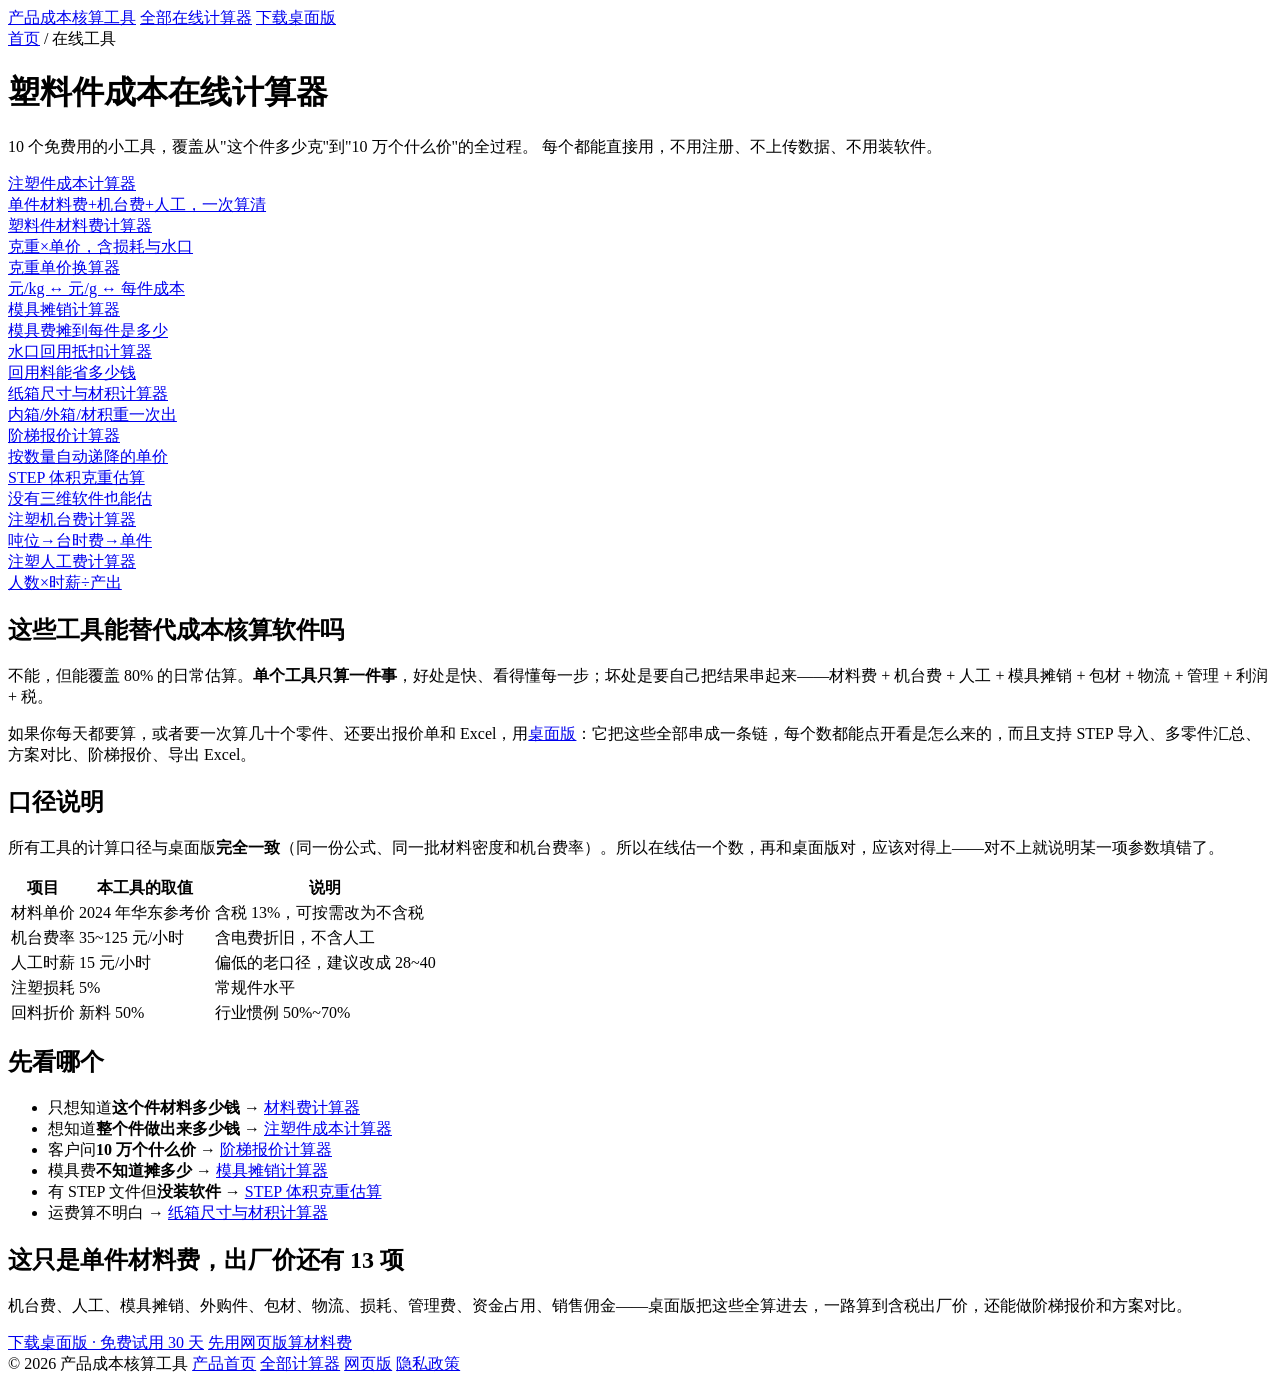
==== tools/index.html @ 44979a87 "新增 10 个在线计算器（SEO 工具页）+ 落地页入口 · tools/index.html" ====
<!DOCTYPE html>
<html lang="zh-CN">
<head>
<meta charset="utf-8">
<meta name="viewport" content="width=device-width, initial-scale=1">
<title>塑料件成本在线计算器合集 · 10 个免费用</title>
<meta name="description" content="10 个塑料件成本在线计算器：注塑件成本、材料费、克重单价、模具摊销、水口回用、纸箱尺寸、阶梯报价、STEP 体积、机台费、人工费。免费，无需注册。">
<meta name="keywords" content="塑料件成本计算器,注塑成本在线计算,材料费计算器,模具摊销,阶梯报价">
<link rel="canonical" href="https://product-cost-calculator.pages.dev/tools/">
<meta property="og:title" content="塑料件成本在线计算器合集 · 10 个免费用">
<meta property="og:description" content="10 个塑料件成本在线计算器：注塑件成本、材料费、克重单价、模具摊销、水口回用、纸箱尺寸、阶梯报价、STEP 体积、机台费、人工费。免费，无需注册。">
<meta property="og:type" content="website">
<meta property="og:url" content="https://product-cost-calculator.pages.dev/tools/">
<meta property="og:site_name" content="产品成本核算工具">
<meta name="twitter:card" content="summary">
<meta name="theme-color" content="#08182A">
<link rel="icon" href="../favicon.svg" type="image/svg+xml">
<link rel="stylesheet" href="./tools.css">
<script type="application/ld+json">
{
  "@context": "https://schema.org",
  "@type": "WebApplication",
  "name": "塑料件成本在线计算器合集",
  "url": "https://product-cost-calculator.pages.dev/tools/",
  "applicationCategory": "BusinessApplication",
  "operatingSystem": "Any",
  "offers": { "@type": "Offer", "price": "0", "priceCurrency": "CNY" },
  "description": "10 个塑料件成本在线计算器：注塑件成本、材料费、克重单价、模具摊销、水口回用、纸箱尺寸、阶梯报价、STEP 体积、机台费、人工费。免费，无需注册。",
  "isPartOf": { "@type": "WebSite", "name": "产品成本核算工具", "url": "https://product-cost-calculator.pages.dev/" }
}
</script>
</head>
<body>

<header class="top">
  <div class="top-in">
    <a class="brand" href="../"><span class="brand-mark" aria-hidden="true"></span>产品成本核算工具</a>
    <span class="top-sp"></span>
    <a class="top-link" href="./">全部在线计算器</a>
    <a class="top-cta" href="../">下载桌面版</a>
  </div>
</header>

<main class="wrap">
  <div class="head">
    <nav class="crumb"><a href="../">首页</a> / 在线工具</nav>
    <h1>塑料件成本在线计算器</h1>
    <p class="lead">10 个免费用的小工具，覆盖从"这个件多少克"到"10 万个什么价"的全过程。
    每个都能直接用，不用注册、不上传数据、不用装软件。</p>
  </div>

  <div class="tools-grid">
<a class="tool-card" href="./injection-cost.html"><div class="tool-t">注塑件成本计算器</div><div class="tool-d">单件材料费+机台费+人工，一次算清</div></a><a class="tool-card" href="./material-cost.html"><div class="tool-t">塑料件材料费计算器</div><div class="tool-d">克重×单价，含损耗与水口</div></a><a class="tool-card" href="./weight-price.html"><div class="tool-t">克重单价换算器</div><div class="tool-d">元/kg ↔ 元/g ↔ 每件成本</div></a><a class="tool-card" href="./mold-amortization.html"><div class="tool-t">模具摊销计算器</div><div class="tool-d">模具费摊到每件是多少</div></a><a class="tool-card" href="./regrind.html"><div class="tool-t">水口回用抵扣计算器</div><div class="tool-d">回用料能省多少钱</div></a><a class="tool-card" href="./carton-size.html"><div class="tool-t">纸箱尺寸与材积计算器</div><div class="tool-d">内箱/外箱/材积重一次出</div></a><a class="tool-card" href="./tier-pricing.html"><div class="tool-t">阶梯报价计算器</div><div class="tool-d">按数量自动递降的单价</div></a><a class="tool-card" href="./step-weight.html"><div class="tool-t">STEP 体积克重估算</div><div class="tool-d">没有三维软件也能估</div></a><a class="tool-card" href="./machine-rate.html"><div class="tool-t">注塑机台费计算器</div><div class="tool-d">吨位→台时费→单件</div></a><a class="tool-card" href="./labor-cost.html"><div class="tool-t">注塑人工费计算器</div><div class="tool-d">人数×时薪÷产出</div></a>
  </div>

  <article class="doc">
    <h2>这些工具能替代成本核算软件吗</h2>
    <p>不能，但能覆盖 80% 的日常估算。<strong>单个工具只算一件事</strong>，好处是快、看得懂每一步；坏处是要自己把结果串起来——材料费 + 机台费 + 人工 + 模具摊销 + 包材 + 物流 + 管理 + 利润 + 税。</p>
    <p>如果你每天都要算，或者要一次算几十个零件、还要出报价单和 Excel，用<a href="../">桌面版</a>：它把这些全部串成一条链，每个数都能点开看是怎么来的，而且支持 STEP 导入、多零件汇总、方案对比、阶梯报价、导出 Excel。</p>

    <h2>口径说明</h2>
    <p>所有工具的计算口径与桌面版<strong>完全一致</strong>（同一份公式、同一批材料密度和机台费率）。所以在线估一个数，再和桌面版对，应该对得上——对不上就说明某一项参数填错了。</p>
    <div class="tbl-wrap"><table>
    <tr><th>项目</th><th>本工具的取值</th><th>说明</th></tr>
    <tr><td>材料单价</td><td>2024 年华东参考价</td><td>含税 13%，可按需改为不含税</td></tr>
    <tr><td>机台费率</td><td>35~125 元/小时</td><td>含电费折旧，不含人工</td></tr>
    <tr><td>人工时薪</td><td>15 元/小时</td><td>偏低的老口径，建议改成 28~40</td></tr>
    <tr><td>注塑损耗</td><td>5%</td><td>常规件水平</td></tr>
    <tr><td>回料折价</td><td>新料 50%</td><td>行业惯例 50%~70%</td></tr>
    </table></div>

    <h2>先看哪个</h2>
    <ul>
      <li>只想知道<strong>这个件材料多少钱</strong> → <a href="./material-cost.html">材料费计算器</a></li>
      <li>想知道<strong>整个件做出来多少钱</strong> → <a href="./injection-cost.html">注塑件成本计算器</a></li>
      <li>客户问<strong>10 万个什么价</strong> → <a href="./tier-pricing.html">阶梯报价计算器</a></li>
      <li>模具费<strong>不知道摊多少</strong> → <a href="./mold-amortization.html">模具摊销计算器</a></li>
      <li>有 STEP 文件但<strong>没装软件</strong> → <a href="./step-weight.html">STEP 体积克重估算</a></li>
      <li>运费算不明白 → <a href="./carton-size.html">纸箱尺寸与材积计算器</a></li>
    </ul>
  </article>
  <section class="cta">
    <h2>这只是单件材料费，出厂价还有 13 项</h2>
    <p>机台费、人工、模具摊销、外购件、包材、物流、损耗、管理费、资金占用、销售佣金——桌面版把这些全算进去，一路算到含税出厂价，还能做阶梯报价和方案对比。</p>
    <a class="btn" href="../">下载桌面版 · 免费试用 30 天</a>
    <a class="btn btn-ghost" href="../web/">先用网页版算材料费</a>
  </section>
</main>

<footer class="foot">
  <div class="foot-in">
    <span>© 2026 产品成本核算工具</span>
    <span class="foot-sp"></span>
    <a href="../">产品首页</a>
    <a href="./">全部计算器</a>
    <a href="../web/">网页版</a>
    <a href="../privacy">隐私政策</a>
  </div>
</footer>

</body>
</html>
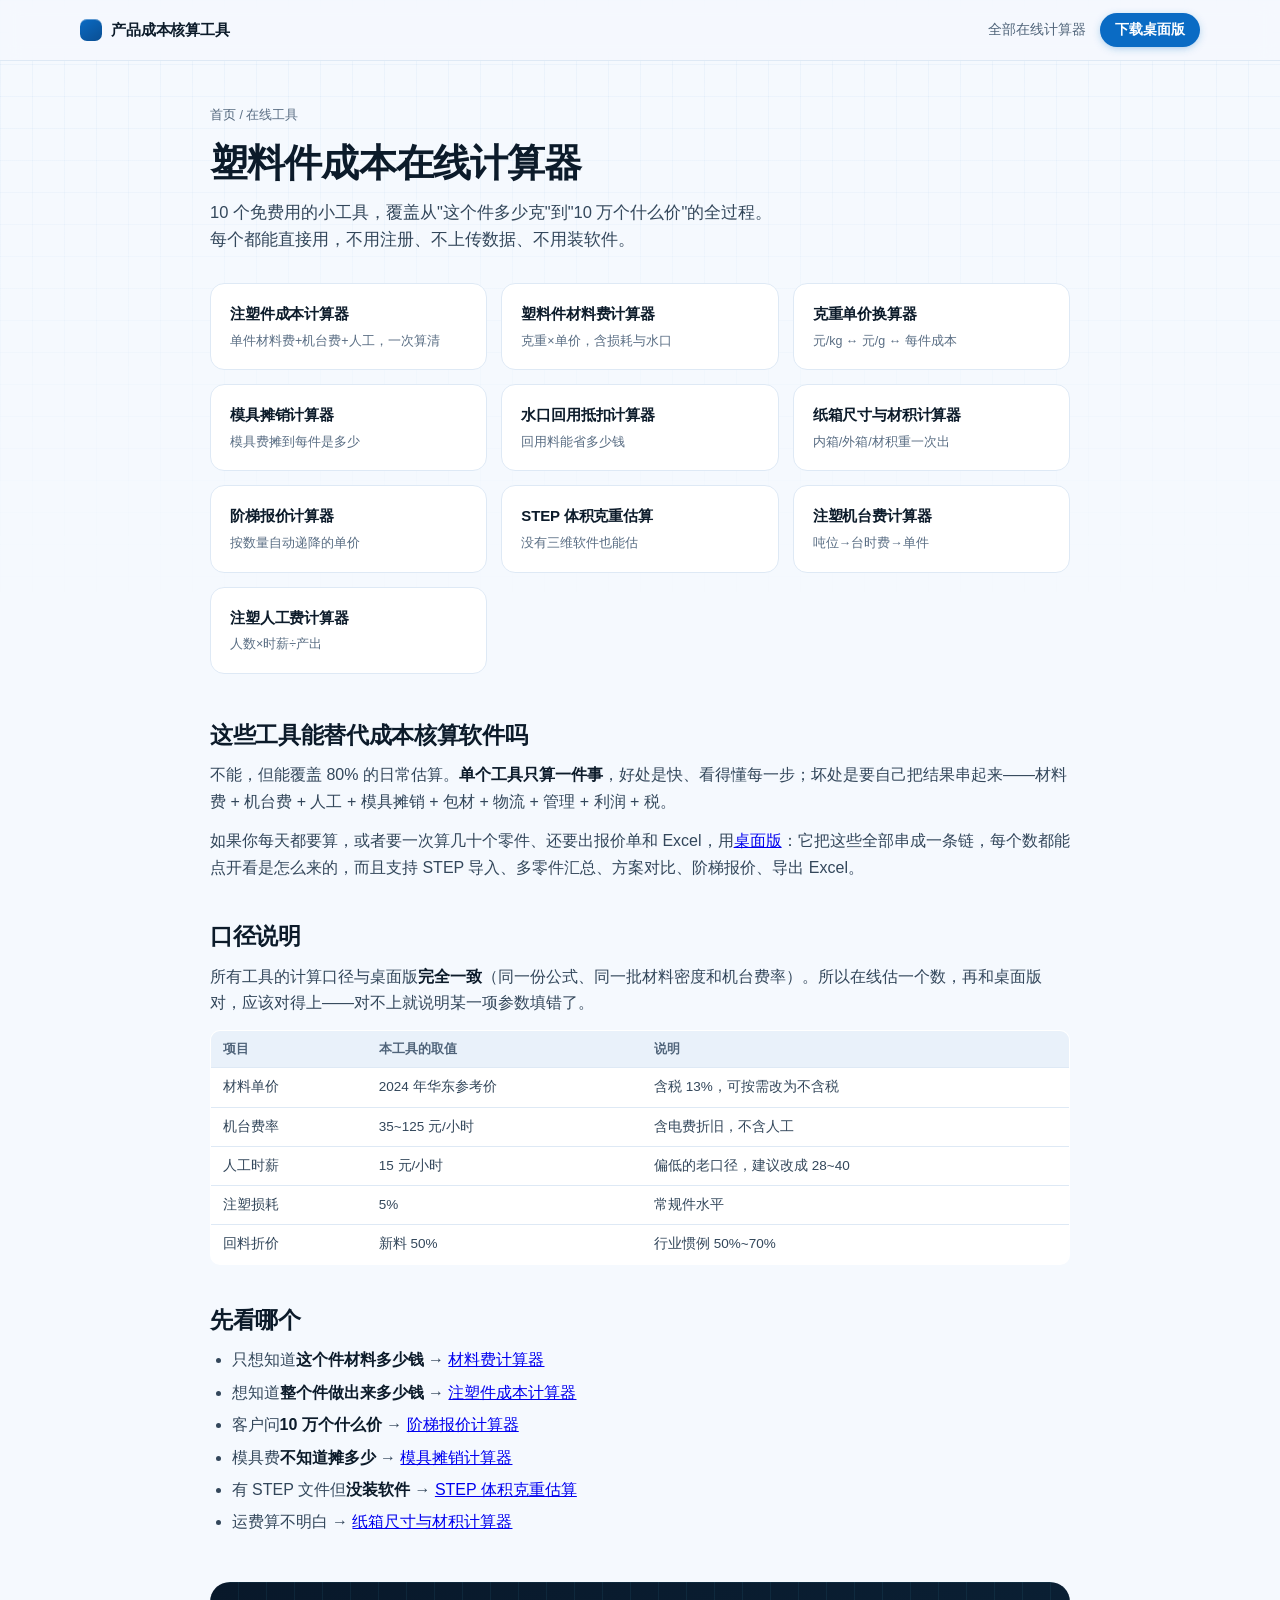
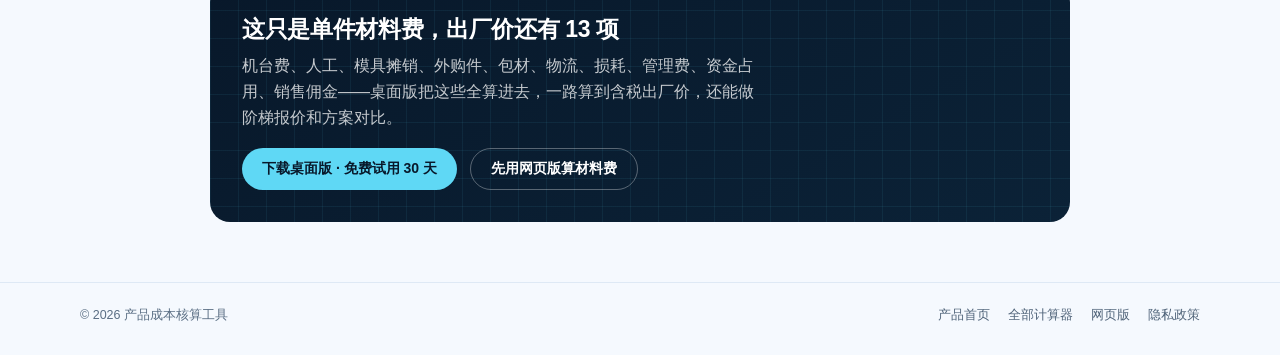
==== commit 8f218cc2: "v10.5 发版：下载链接、版本号、在线试算入口 · tools/index.html" ====
--- a/tools/index.html
+++ b/tools/index.html
@@ -98,5 +98,6 @@
   </div>
 </footer>
 
+<script src="../track.js" defer></script>
 </body>
 </html>
--- a/tools/tools.css
+++ b/tools/tools.css
@@ -0,0 +1,562 @@
+/* ==========================================================================
+   产品成本核算工具 · SEO 工具页共享样式
+   --------------------------------------------------------------------------
+   与落地页 styles.css 同一套颜色令牌（深海蓝 #08182A + 电光蓝 #0A6BC4 +
+   冰青 #5FD8F5），但不复用它的布局类：工具页要的是「打开就能算」，
+   首屏必须出现输入框和结果，不能被 hero 占满。
+   ========================================================================== */
+
+:root {
+  --ink: #08182A;
+  --ink-2: #0B2237;
+  --accent-blue: #0A6BC4;
+  --accent-cyan: #5FD8F5;
+  --accent-soft: #E6F2FC;
+  --paper: #F5F9FE;
+  --paper-2: #E9F1FA;
+  --card: #FFFFFF;
+  --line: #DEE9F5;
+  --line-2: #C8D8EA;
+  --text: #0C1B2A;
+  --text-2: #33475B;
+  --muted: #5A6E84;
+  --muted-2: #50647A;
+  --good: #0E8A5F;
+  --warn: #A35D00;
+  --r-xs: 6px;
+  --r-sm: 10px;
+  --r-md: 14px;
+  --r-lg: 20px;
+  --r-pill: 999px;
+  --sh-1: 0 1px 2px rgba(12, 27, 42, 0.05);
+  --sh-2: 0 2px 6px rgba(12, 27, 42, 0.05), 0 18px 44px -30px rgba(8, 24, 42, 0.35);
+  --f-sans: -apple-system, BlinkMacSystemFont, "Segoe UI", "PingFang SC",
+            "Hiragino Sans GB", "Microsoft YaHei", "Source Han Sans SC", sans-serif;
+  --f-num: ui-monospace, SFMono-Regular, "SF Mono", Menlo, Consolas,
+            "Liberation Mono", monospace;
+  --gut: clamp(16px, 4vw, 32px);
+}
+
+* { box-sizing: border-box; }
+
+html { -webkit-text-size-adjust: 100%; }
+
+body {
+  margin: 0;
+  background: var(--paper);
+  color: var(--text);
+  font-family: var(--f-sans);
+  font-size: 16px;
+  line-height: 1.65;
+  -webkit-font-smoothing: antialiased;
+}
+
+/* 浅色区的蓝图网格：和落地页同一个视觉语言，但更淡，不抢数字 */
+body::before {
+  content: "";
+  position: fixed;
+  inset: 0;
+  pointer-events: none;
+  z-index: 0;
+  background-image:
+    linear-gradient(rgba(10, 107, 196, 0.045) 1px, transparent 1px),
+    linear-gradient(90deg, rgba(10, 107, 196, 0.045) 1px, transparent 1px);
+  background-size: 32px 32px;
+  mask-image: linear-gradient(to bottom, #000 0, transparent 620px);
+}
+
+.wrap {
+  position: relative;
+  z-index: 1;
+  max-width: calc(860px + 2 * var(--gut));
+  margin: 0 auto;
+  padding: 0 var(--gut);
+}
+
+/* ------------------------------------------------------------------ 顶栏 */
+.top {
+  position: relative;
+  z-index: 2;
+  border-bottom: 1px solid var(--line);
+  background: rgba(245, 249, 254, 0.86);
+  backdrop-filter: blur(10px);
+}
+.top-in {
+  max-width: calc(1120px + 2 * var(--gut));
+  margin: 0 auto;
+  padding: 0 var(--gut);
+  height: 60px;
+  display: flex;
+  align-items: center;
+  gap: 14px;
+}
+.brand {
+  display: inline-flex;
+  align-items: center;
+  gap: 9px;
+  font-weight: 650;
+  font-size: 15px;
+  color: var(--text);
+  text-decoration: none;
+  letter-spacing: -0.01em;
+  white-space: nowrap;
+}
+.brand-mark {
+  width: 22px;
+  height: 22px;
+  border-radius: 7px;
+  background: linear-gradient(145deg, var(--accent-blue), #0A4E92);
+  box-shadow: inset 0 1px 0 rgba(255, 255, 255, 0.35);
+  flex: none;
+}
+.top-sp { flex: 1; }
+.top-link {
+  font-size: 13.5px;
+  color: var(--muted-2);
+  text-decoration: none;
+  white-space: nowrap;
+}
+.top-link:hover { color: var(--accent-blue); }
+.top-cta {
+  display: inline-flex;
+  align-items: center;
+  height: 34px;
+  padding: 0 15px;
+  border-radius: var(--r-pill);
+  background: var(--accent-blue);
+  color: #fff;
+  font-size: 13.5px;
+  font-weight: 600;
+  text-decoration: none;
+  white-space: nowrap;
+  box-shadow: 0 2px 10px -2px rgba(10, 107, 196, 0.45);
+}
+.top-cta:hover { background: #0A5AAA; }
+
+/* ------------------------------------------------------------------ 头部 */
+.head { padding: clamp(26px, 4.5vw, 44px) 0 0; }
+
+.crumb {
+  font-size: 12.5px;
+  color: var(--muted);
+  margin: 0 0 14px;
+}
+.crumb a { color: var(--muted-2); text-decoration: none; }
+.crumb a:hover { color: var(--accent-blue); }
+.crumb span { opacity: 0.5; margin: 0 6px; }
+
+h1 {
+  margin: 0 0 12px;
+  font-size: clamp(26px, 3.6vw, 38px);
+  line-height: 1.24;
+  letter-spacing: -0.022em;
+  font-weight: 700;
+}
+.lead {
+  margin: 0 0 6px;
+  font-size: clamp(15px, 1.35vw, 16.5px);
+  color: var(--text-2);
+  max-width: 62ch;
+}
+
+/* ---------------------------------------------------------------- 计算器 */
+.calc {
+  margin: clamp(20px, 3vw, 30px) 0 0;
+  background: var(--card);
+  border: 1px solid var(--line);
+  border-radius: var(--r-lg);
+  box-shadow: var(--sh-2);
+  overflow: hidden;
+}
+
+.calc-grid {
+  display: grid;
+  grid-template-columns: minmax(0, 1fr) minmax(0, 1fr);
+  gap: 0;
+}
+.calc-in { padding: clamp(16px, 2.4vw, 24px); }
+.calc-out {
+  padding: clamp(16px, 2.4vw, 24px);
+  background: linear-gradient(168deg, #F8FBFF, var(--accent-soft));
+  border-left: 1px solid var(--line);
+  display: flex;
+  flex-direction: column;
+}
+
+.field { margin: 0 0 13px; }
+.field:last-child { margin-bottom: 0; }
+.field > label,
+.field > .lab {
+  display: block;
+  font-size: 12.5px;
+  font-weight: 600;
+  color: var(--muted-2);
+  margin: 0 0 5px;
+  letter-spacing: 0.01em;
+}
+.hint {
+  display: block;
+  font-size: 11.5px;
+  font-weight: 400;
+  color: var(--muted);
+  margin-top: 3px;
+  letter-spacing: 0;
+}
+
+.inrow { display: flex; gap: 8px; }
+.inrow > * { min-width: 0; }
+
+input[type="number"], input[type="text"], select {
+  width: 100%;
+  height: 38px;
+  padding: 0 11px;
+  border: 1px solid var(--line-2);
+  border-radius: var(--r-xs);
+  background: #fff;
+  color: var(--text);
+  font-family: var(--f-num);
+  font-size: 14px;
+  font-variant-numeric: tabular-nums;
+  outline: none;
+  transition: border-color 0.15s, box-shadow 0.15s;
+}
+select { font-family: var(--f-sans); font-size: 13.5px; padding-right: 6px; }
+input:focus, select:focus {
+  border-color: var(--accent-blue);
+  box-shadow: 0 0 0 3px rgba(10, 107, 196, 0.13);
+}
+input[type="range"] {
+  width: 100%;
+  height: 24px;
+  accent-color: var(--accent-blue);
+  margin: 0;
+}
+
+.unit {
+  display: flex;
+  align-items: center;
+  font-size: 12.5px;
+  color: var(--muted);
+  white-space: nowrap;
+  flex: none;
+}
+
+.chk {
+  display: flex;
+  align-items: center;
+  gap: 7px;
+  font-size: 13px;
+  color: var(--text-2);
+  cursor: pointer;
+  user-select: none;
+}
+.chk input { width: 15px; height: 15px; accent-color: var(--accent-blue); flex: none; }
+
+/* 结果区 */
+.res-cap {
+  font-size: 12px;
+  font-weight: 600;
+  letter-spacing: 0.06em;
+  text-transform: uppercase;
+  color: var(--muted);
+  margin: 0 0 8px;
+}
+.res-main {
+  font-family: var(--f-num);
+  font-size: clamp(30px, 4.6vw, 42px);
+  font-weight: 650;
+  line-height: 1.05;
+  letter-spacing: -0.03em;
+  color: var(--ink);
+  font-variant-numeric: tabular-nums;
+  word-break: break-all;
+}
+.res-main .cur { font-size: 0.5em; font-weight: 500; color: var(--muted-2); margin-right: 3px; }
+.res-sub {
+  font-size: 12.5px;
+  color: var(--muted-2);
+  margin: 7px 0 0;
+}
+
+.rows { margin: 14px 0 0; border-top: 1px solid var(--line-2); padding-top: 10px; }
+.row {
+  display: flex;
+  justify-content: space-between;
+  gap: 12px;
+  padding: 5px 0;
+  font-size: 13px;
+}
+.row-k { color: var(--muted-2); min-width: 0; }
+.row-v {
+  font-family: var(--f-num);
+  font-variant-numeric: tabular-nums;
+  color: var(--text);
+  white-space: nowrap;
+  flex: none;
+}
+.row.sum { border-top: 1px dashed var(--line-2); margin-top: 5px; padding-top: 8px; font-weight: 650; }
+.row.sum .row-k { color: var(--text); }
+
+.note {
+  margin: auto 0 0;
+  padding-top: 14px;
+  font-size: 11.5px;
+  line-height: 1.55;
+  color: var(--muted);
+}
+
+/* --------------------------------------------------------------- 正文区 */
+.doc { padding: clamp(28px, 4vw, 46px) 0 0; }
+
+h2 {
+  margin: 0 0 12px;
+  font-size: clamp(19px, 2.2vw, 23px);
+  line-height: 1.34;
+  letter-spacing: -0.015em;
+  font-weight: 680;
+}
+h2:not(:first-child) { margin-top: clamp(28px, 3.4vw, 40px); }
+h3 {
+  margin: 22px 0 8px;
+  font-size: 15.5px;
+  font-weight: 650;
+  letter-spacing: -0.008em;
+}
+.doc p { margin: 0 0 13px; color: var(--text-2); }
+.doc p:last-child { margin-bottom: 0; }
+.doc ul, .doc ol { margin: 0 0 13px; padding-left: 1.35em; color: var(--text-2); }
+.doc li { margin: 0 0 6px; }
+.doc strong { color: var(--text); font-weight: 650; }
+.doc code {
+  font-family: var(--f-num);
+  font-size: 0.9em;
+  padding: 1px 5px;
+  border-radius: 4px;
+  background: var(--paper-2);
+  color: var(--ink-2);
+}
+
+/* 公式块 */
+.formula {
+  margin: 0 0 14px;
+  padding: 13px 16px;
+  background: #fff;
+  border: 1px solid var(--line);
+  border-left: 3px solid var(--accent-blue);
+  border-radius: 0 var(--r-sm) var(--r-sm) 0;
+  font-family: var(--f-num);
+  font-size: 13px;
+  line-height: 1.85;
+  color: var(--ink-2);
+  overflow-x: auto;
+  white-space: pre-wrap;
+  word-break: break-word;
+}
+
+/* 表格 */
+.tbl-wrap { overflow-x: auto; margin: 0 0 14px; }
+table {
+  width: 100%;
+  border-collapse: collapse;
+  font-size: 13.5px;
+  background: #fff;
+  border: 1px solid var(--line);
+  border-radius: var(--r-sm);
+  overflow: hidden;
+}
+th, td {
+  padding: 8px 12px;
+  text-align: left;
+  border-bottom: 1px solid var(--line);
+}
+th {
+  background: var(--paper-2);
+  font-weight: 620;
+  font-size: 12.5px;
+  color: var(--muted-2);
+  white-space: nowrap;
+}
+td { color: var(--text-2); }
+td.n { font-family: var(--f-num); font-variant-numeric: tabular-nums; text-align: right; white-space: nowrap; }
+tr:last-child td { border-bottom: none; }
+
+/* FAQ */
+.faq { margin: 0; }
+.faq details {
+  border-bottom: 1px solid var(--line);
+  padding: 13px 0;
+}
+.faq details:first-child { border-top: 1px solid var(--line); }
+.faq summary {
+  cursor: pointer;
+  font-weight: 620;
+  font-size: 14.5px;
+  color: var(--text);
+  list-style: none;
+  display: flex;
+  align-items: flex-start;
+  gap: 9px;
+}
+.faq summary::-webkit-details-marker { display: none; }
+.faq summary::before {
+  content: "+";
+  font-family: var(--f-num);
+  color: var(--accent-blue);
+  font-weight: 600;
+  flex: none;
+  line-height: 1.5;
+}
+.faq details[open] summary::before { content: "−"; }
+.faq .ans {
+  margin: 9px 0 0 18px;
+  font-size: 13.5px;
+  color: var(--text-2);
+  line-height: 1.7;
+}
+.faq .ans p { margin: 0 0 9px; }
+.faq .ans p:last-child { margin-bottom: 0; }
+
+/* 底部 CTA */
+.cta {
+  margin: clamp(30px, 4vw, 46px) 0 0;
+  padding: clamp(22px, 3vw, 32px);
+  border-radius: var(--r-lg);
+  background: linear-gradient(150deg, var(--ink), var(--ink-2));
+  color: #fff;
+  position: relative;
+  overflow: hidden;
+}
+.cta::after {
+  content: "";
+  position: absolute;
+  inset: 0;
+  background-image:
+    linear-gradient(rgba(95, 216, 245, 0.07) 1px, transparent 1px),
+    linear-gradient(90deg, rgba(95, 216, 245, 0.07) 1px, transparent 1px);
+  background-size: 28px 28px;
+  pointer-events: none;
+}
+.cta > * { position: relative; z-index: 1; }
+.cta h2 { color: #fff; margin: 0 0 8px; }
+.cta p { color: rgba(255, 255, 255, 0.76); margin: 0 0 16px; max-width: 58ch; }
+.cta .btn {
+  display: inline-flex;
+  align-items: center;
+  gap: 7px;
+  height: 42px;
+  padding: 0 20px;
+  border-radius: var(--r-pill);
+  background: var(--accent-cyan);
+  color: var(--ink);
+  font-size: 14px;
+  font-weight: 650;
+  text-decoration: none;
+  white-space: nowrap;
+}
+.cta .btn:hover { background: #7FE2FA; }
+.cta .btn-ghost {
+  background: transparent;
+  color: #fff;
+  border: 1px solid rgba(255, 255, 255, 0.32);
+  margin-left: 9px;
+}
+.cta .btn-ghost:hover { background: rgba(255, 255, 255, 0.1); }
+
+/* 相关工具 */
+.related { margin: clamp(26px, 3.4vw, 38px) 0 0; }
+.rel-grid {
+  display: grid;
+  grid-template-columns: repeat(auto-fill, minmax(200px, 1fr));
+  gap: 10px;
+  margin: 14px 0 0;
+}
+.rel-card {
+  display: block;
+  padding: 13px 15px;
+  background: #fff;
+  border: 1px solid var(--line);
+  border-radius: var(--r-sm);
+  text-decoration: none;
+  transition: border-color 0.15s, transform 0.15s, box-shadow 0.15s;
+}
+.rel-card:hover {
+  border-color: var(--accent-blue);
+  transform: translateY(-1px);
+  box-shadow: var(--sh-2);
+}
+.rel-t { display: block; font-size: 13.5px; font-weight: 620; color: var(--text); margin-bottom: 3px; }
+.rel-d { display: block; font-size: 11.5px; color: var(--muted); line-height: 1.45; }
+
+/* 页脚 */
+.foot {
+  margin: clamp(38px, 5vw, 60px) 0 0;
+  padding: 22px 0 30px;
+  border-top: 1px solid var(--line);
+  font-size: 12.5px;
+  color: var(--muted);
+}
+.foot-in {
+  max-width: calc(1120px + 2 * var(--gut));
+  margin: 0 auto;
+  padding: 0 var(--gut);
+  display: flex;
+  flex-wrap: wrap;
+  gap: 10px 18px;
+  align-items: center;
+}
+.foot a { color: var(--muted-2); text-decoration: none; }
+.foot a:hover { color: var(--accent-blue); }
+.foot-sp { flex: 1; }
+
+/* 工具索引页 */
+.tools-grid {
+  display: grid;
+  grid-template-columns: repeat(auto-fill, minmax(248px, 1fr));
+  gap: 14px;
+  margin: clamp(22px, 3vw, 30px) 0 0;
+}
+.tool-card {
+  display: flex;
+  flex-direction: column;
+  padding: 18px 19px;
+  background: #fff;
+  border: 1px solid var(--line);
+  border-radius: var(--r-md);
+  text-decoration: none;
+  transition: border-color 0.15s, transform 0.15s, box-shadow 0.15s;
+}
+.tool-card:hover {
+  border-color: var(--accent-blue);
+  transform: translateY(-2px);
+  box-shadow: var(--sh-2);
+}
+.tool-ico {
+  width: 34px;
+  height: 34px;
+  border-radius: 10px;
+  background: var(--accent-soft);
+  color: var(--accent-blue);
+  display: flex;
+  align-items: center;
+  justify-content: center;
+  font-family: var(--f-num);
+  font-size: 15px;
+  font-weight: 700;
+  margin-bottom: 11px;
+  flex: none;
+}
+.tool-t { font-size: 15px; font-weight: 650; color: var(--text); margin: 0 0 5px; letter-spacing: -0.01em; }
+.tool-d { font-size: 12.5px; color: var(--muted); line-height: 1.55; margin: 0; }
+
+/* --------------------------------------------------------------- 响应式 */
+@media (max-width: 720px) {
+  .calc-grid { grid-template-columns: minmax(0, 1fr); }
+  .calc-out { border-left: none; border-top: 1px solid var(--line); }
+  .top-link { display: none; }
+  .cta .btn-ghost { margin: 9px 0 0; }
+  .res-main { font-size: 34px; }
+}
+
+@media (prefers-reduced-motion: reduce) {
+  * { transition: none !important; }
+}
